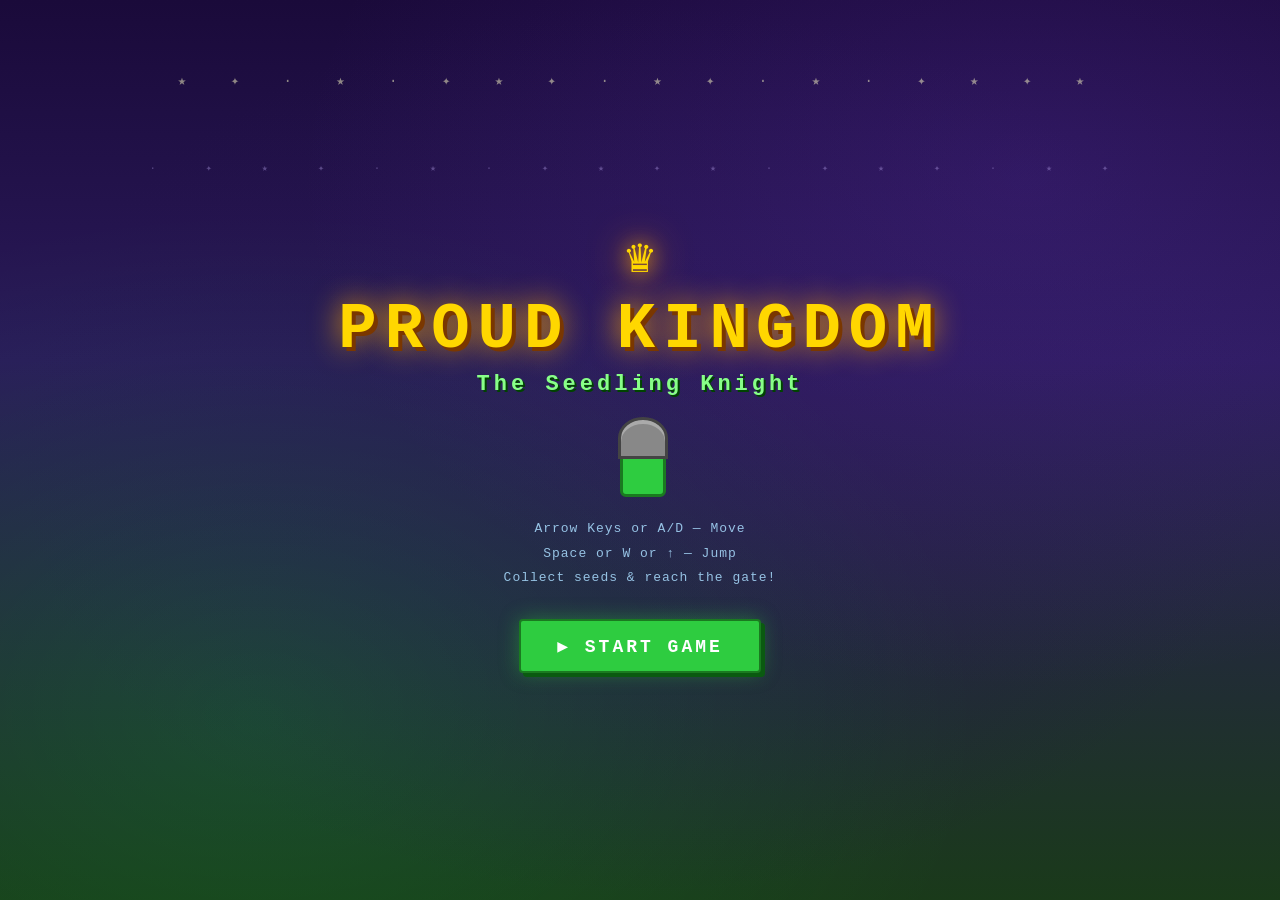
==== index.html @ 0f71758f "Initial commit - Proud Kingdom: Seedling Knight" ====
<!DOCTYPE html>
<html lang="en">
<head>
  <meta charset="UTF-8" />
  <meta name="viewport" content="width=device-width, initial-scale=1.0" />
  <title>Proud Kingdom: Seedling Knight</title>
  <link rel="stylesheet" href="style.css" />
</head>
<body>

  <!-- ===== TITLE SCREEN ===== -->
  <div id="titleScreen" class="screen active">
    <div class="title-bg"></div>
    <div class="title-content">
      <div class="crown-icon">♛</div>
      <h1 class="game-title">PROUD KINGDOM</h1>
      <h2 class="game-subtitle">The Seedling Knight</h2>
      <div class="title-sprite"></div>
      <div class="controls-hint">
        <p>Arrow Keys or A/D — Move</p>
        <p>Space or W or ↑ — Jump</p>
        <p>Collect seeds &amp; reach the gate!</p>
      </div>
      <button id="startBtn" class="btn btn-primary">▶ START GAME</button>
    </div>
  </div>

  <!-- ===== GAME SCREEN ===== -->
  <div id="gameScreen" class="screen">
    <div id="hud">
      <div id="hudLeft">
        <span class="hud-label">HEALTH</span>
        <div id="healthBar">
          <div class="heart" id="h1">♥</div>
          <div class="heart" id="h2">♥</div>
          <div class="heart" id="h3">♥</div>
        </div>
      </div>
      <div id="hudCenter">
        <span class="hud-label">SEEDS</span>
        <span id="seedCount">0</span>
        <span class="seed-icon">✿</span>
      </div>
      <div id="hudRight">
        <span class="hud-label">SCORE</span>
        <span id="scoreCount">0</span>
      </div>
    </div>
    <canvas id="gameCanvas"></canvas>
  </div>

  <!-- ===== WIN SCREEN ===== -->
  <div id="winScreen" class="screen">
    <div class="overlay-content win-overlay">
      <div class="crown-icon big">♛</div>
      <h2 class="win-title">VICTORY!</h2>
      <p class="win-subtitle">The Kingdom is proud of you, Seedling Knight!</p>
      <div class="final-stats">
        <div class="stat-item">Seeds Collected: <span id="winSeeds">0</span> ✿</div>
        <div class="stat-item">Final Score: <span id="winScore">0</span></div>
      </div>
      <button id="winRestartBtn" class="btn btn-primary">▶ PLAY AGAIN</button>
    </div>
  </div>

  <!-- ===== GAME OVER SCREEN ===== -->
  <div id="gameOverScreen" class="screen">
    <div class="overlay-content gameover-overlay">
      <div class="skull-icon">☠</div>
      <h2 class="gameover-title">GAME OVER</h2>
      <p class="gameover-subtitle">The Seedling Knight shall rise again!</p>
      <div class="final-stats">
        <div class="stat-item">Seeds Collected: <span id="goSeeds">0</span> ✿</div>
        <div class="stat-item">Final Score: <span id="goScore">0</span></div>
      </div>
      <button id="goRestartBtn" class="btn btn-danger">↺ TRY AGAIN</button>
    </div>
  </div>

  <script src="game.js"></script>
</body>
</html>
---- style.css ----
/* ============================================================
   PROUD KINGDOM: Seedling Knight — style.css
   Retro pixel-art fantasy aesthetic
   ============================================================ */

* {
  margin: 0;
  padding: 0;
  box-sizing: border-box;
}

/* Pixel-art font feel via letter-spacing */
body {
  background: #0a0a1a;
  font-family: 'Courier New', Courier, monospace;
  overflow: hidden;
  user-select: none;
}

/* ===== SCREENS ===== */
.screen {
  position: fixed;
  inset: 0;
  display: none;
  align-items: center;
  justify-content: center;
}

.screen.active {
  display: flex;
}

/* ===== TITLE SCREEN ===== */
#titleScreen {
  flex-direction: column;
  background: linear-gradient(180deg, #1a0a3a 0%, #2a1a5a 40%, #1a3a1a 100%);
  overflow: hidden;
}

.title-bg {
  position: absolute;
  inset: 0;
  background:
    radial-gradient(ellipse at 20% 80%, rgba(0,255,80,0.12) 0%, transparent 50%),
    radial-gradient(ellipse at 80% 20%, rgba(120,60,220,0.18) 0%, transparent 50%),
    radial-gradient(ellipse at 50% 50%, rgba(40,20,80,0.5) 0%, transparent 70%);
  pointer-events: none;
}

/* Twinkling stars in title */
.title-bg::before {
  content: '★ ✦ · ★ · ✦ ★ ✦ · ★ ✦ · ★ · ✦ ★ ✦ ★';
  position: absolute;
  top: 8%;
  left: 0;
  right: 0;
  text-align: center;
  font-size: 14px;
  color: rgba(255,255,200,0.5);
  letter-spacing: 18px;
  animation: twinkle 3s infinite alternate;
}

.title-bg::after {
  content: '· ✦ ★ ✦ · ★ · ✦ ★ ✦ ★ · ✦ ★ ✦ · ★ ✦';
  position: absolute;
  top: 18%;
  left: 0;
  right: 0;
  text-align: center;
  font-size: 10px;
  color: rgba(200,180,255,0.35);
  letter-spacing: 22px;
  animation: twinkle 4s 1s infinite alternate;
}

@keyframes twinkle {
  from { opacity: 0.4; }
  to { opacity: 1; }
}

.title-content {
  position: relative;
  text-align: center;
  z-index: 2;
}

.crown-icon {
  font-size: 48px;
  color: #ffd700;
  text-shadow: 0 0 20px #ffaa00, 0 0 40px #ff8800;
  animation: glow 2s ease-in-out infinite alternate;
  display: block;
  margin-bottom: 8px;
}

.crown-icon.big {
  font-size: 72px;
}

@keyframes glow {
  from { text-shadow: 0 0 10px #ffaa00, 0 0 20px #ff8800; }
  to   { text-shadow: 0 0 24px #ffe066, 0 0 50px #ffaa00, 0 0 80px #ff6600; }
}

.game-title {
  font-size: clamp(32px, 6vw, 64px);
  color: #ffd700;
  letter-spacing: 8px;
  text-shadow: 4px 4px 0 #7a3700, 0 0 30px #ffaa00;
  text-transform: uppercase;
  margin-bottom: 6px;
}

.game-subtitle {
  font-size: clamp(14px, 2.5vw, 22px);
  color: #88ff88;
  letter-spacing: 4px;
  text-shadow: 2px 2px 0 #004400;
  margin-bottom: 20px;
}

/* CSS-drawn Seedling Knight sprite for title */
.title-sprite {
  width: 60px;
  height: 80px;
  margin: 0 auto 20px;
  position: relative;
}

.title-sprite::before {
  /* body */
  content: '';
  position: absolute;
  bottom: 0;
  left: 10px;
  width: 40px;
  height: 50px;
  background: #2ecc40;
  border: 3px solid #1a7a20;
  border-radius: 4px 4px 6px 6px;
}

.title-sprite::after {
  /* helmet */
  content: '';
  position: absolute;
  top: 0;
  left: 8px;
  width: 44px;
  height: 36px;
  background: #888;
  border: 3px solid #444;
  border-radius: 50% 50% 0 0;
  box-shadow: inset 0 4px 0 #aaa;
}

.controls-hint {
  color: #aaddff;
  font-size: 13px;
  letter-spacing: 1px;
  margin-bottom: 28px;
  line-height: 1.9;
  opacity: 0.85;
}

/* ===== BUTTONS ===== */
.btn {
  padding: 14px 36px;
  font-family: 'Courier New', Courier, monospace;
  font-size: 18px;
  font-weight: bold;
  letter-spacing: 3px;
  border: none;
  cursor: pointer;
  text-transform: uppercase;
  transition: transform 0.1s, box-shadow 0.1s;
  border-radius: 4px;
}

.btn:active {
  transform: translate(2px, 2px);
  box-shadow: none !important;
}

.btn-primary {
  background: #2ecc40;
  color: #fff;
  box-shadow: 4px 4px 0 #0a5a10, 0 0 20px rgba(46,204,64,0.4);
  border: 2px solid #1a7a20;
}

.btn-primary:hover {
  background: #44ee55;
  box-shadow: 6px 6px 0 #0a5a10, 0 0 30px rgba(46,204,64,0.6);
}

.btn-danger {
  background: #e74c3c;
  color: #fff;
  box-shadow: 4px 4px 0 #7a1008, 0 0 20px rgba(231,76,60,0.4);
  border: 2px solid #9a1a10;
}

.btn-danger:hover {
  background: #ff6655;
  box-shadow: 6px 6px 0 #7a1008, 0 0 30px rgba(231,76,60,0.6);
}

/* ===== HUD ===== */
#hud {
  position: fixed;
  top: 0;
  left: 0;
  right: 0;
  height: 48px;
  background: linear-gradient(180deg, rgba(10,10,30,0.92) 0%, rgba(10,10,30,0.7) 100%);
  border-bottom: 2px solid #3a2a6a;
  display: flex;
  align-items: center;
  justify-content: space-between;
  padding: 0 20px;
  z-index: 100;
}

.hud-label {
  font-size: 10px;
  color: #8888bb;
  letter-spacing: 2px;
  display: block;
  margin-bottom: 2px;
}

#hudLeft, #hudCenter, #hudRight {
  display: flex;
  flex-direction: column;
  align-items: center;
}

#healthBar {
  display: flex;
  gap: 4px;
}

.heart {
  font-size: 20px;
  color: #ff4455;
  text-shadow: 0 0 8px #ff2244;
  transition: all 0.3s;
}

.heart.empty {
  color: #442233;
  text-shadow: none;
}

#seedCount, #scoreCount {
  font-size: 20px;
  color: #ffd700;
  text-shadow: 0 0 8px #ffaa00;
  font-weight: bold;
}

.seed-icon {
  font-size: 16px;
  color: #88ff88;
  margin-left: 4px;
}

/* ===== CANVAS ===== */
#gameScreen {
  flex-direction: column;
  background: #0a0a1a;
  display: none;
}

#gameScreen.active {
  display: flex;
}

#gameCanvas {
  display: block;
  margin-top: 48px; /* below HUD */
  image-rendering: pixelated;
  image-rendering: crisp-edges;
}

/* ===== WIN / GAME OVER OVERLAYS ===== */
.overlay-content {
  text-align: center;
  padding: 50px 60px;
  border-radius: 8px;
  border: 3px solid;
  max-width: 480px;
  width: 90%;
}

.win-overlay {
  background: linear-gradient(135deg, #0a2a0a 0%, #1a4a1a 100%);
  border-color: #2ecc40;
  box-shadow: 0 0 60px rgba(46,204,64,0.3), inset 0 0 40px rgba(46,204,64,0.05);
}

.gameover-overlay {
  background: linear-gradient(135deg, #1a0505 0%, #2a0a0a 100%);
  border-color: #e74c3c;
  box-shadow: 0 0 60px rgba(231,76,60,0.3), inset 0 0 40px rgba(231,76,60,0.05);
}

.skull-icon {
  font-size: 64px;
  color: #e74c3c;
  text-shadow: 0 0 20px #ff2244;
  animation: glow-red 2s ease-in-out infinite alternate;
  display: block;
  margin-bottom: 12px;
}

@keyframes glow-red {
  from { text-shadow: 0 0 10px #ff2244, 0 0 20px #aa0022; }
  to   { text-shadow: 0 0 24px #ff6655, 0 0 50px #ff2244; }
}

.win-title {
  font-size: 48px;
  color: #ffd700;
  letter-spacing: 6px;
  text-shadow: 3px 3px 0 #7a4400, 0 0 20px #ffaa00;
  margin-bottom: 10px;
}

.win-subtitle {
  color: #88ff88;
  font-size: 14px;
  letter-spacing: 2px;
  margin-bottom: 24px;
  opacity: 0.9;
}

.gameover-title {
  font-size: 48px;
  color: #e74c3c;
  letter-spacing: 4px;
  text-shadow: 3px 3px 0 #5a0a08, 0 0 20px #ff2244;
  margin-bottom: 10px;
}

.gameover-subtitle {
  color: #ffaaaa;
  font-size: 14px;
  letter-spacing: 2px;
  margin-bottom: 24px;
  opacity: 0.9;
}

.final-stats {
  margin-bottom: 28px;
  background: rgba(0,0,0,0.3);
  padding: 14px 20px;
  border-radius: 4px;
  border: 1px solid rgba(255,255,255,0.1);
}

.stat-item {
  color: #ddddff;
  font-size: 15px;
  letter-spacing: 1px;
  margin: 6px 0;
}

.stat-item span {
  color: #ffd700;
  font-weight: bold;
}

/* ===== CHECKPOINT FLASH ===== */
#checkpointMsg {
  position: fixed;
  top: 60px;
  left: 50%;
  transform: translateX(-50%);
  background: rgba(40, 200, 60, 0.92);
  color: #fff;
  font-family: 'Courier New', monospace;
  font-size: 16px;
  letter-spacing: 3px;
  padding: 8px 24px;
  border-radius: 4px;
  border: 2px solid #1a7a20;
  pointer-events: none;
  opacity: 0;
  transition: opacity 0.3s;
  z-index: 200;
  white-space: nowrap;
}

#checkpointMsg.show {
  opacity: 1;
}
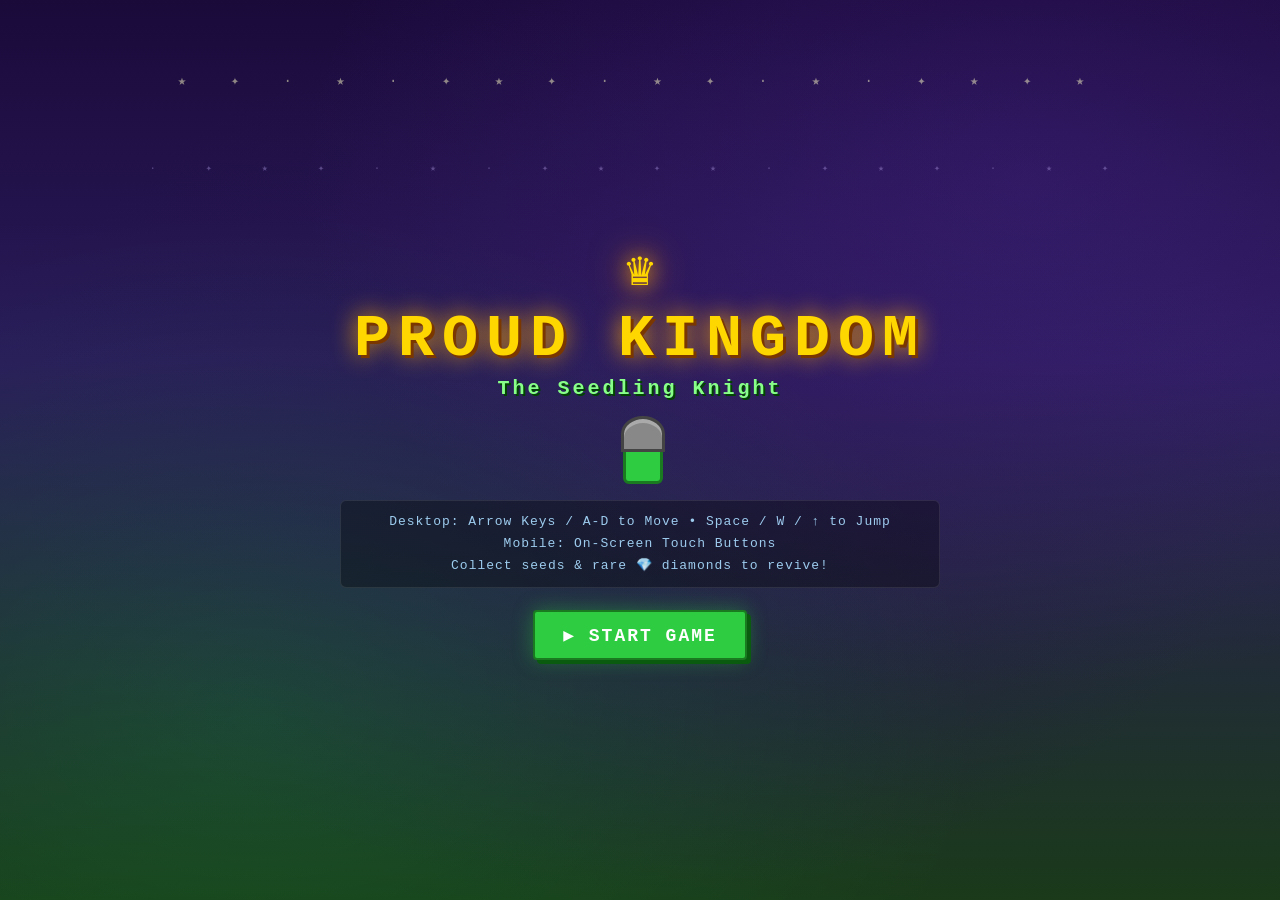
==== commit 94dabc9a: "Add mobile controls and revive system" ====
--- a/index.html
+++ b/index.html
@@ -2,7 +2,7 @@
 <html lang="en">
 <head>
   <meta charset="UTF-8" />
-  <meta name="viewport" content="width=device-width, initial-scale=1.0" />
+  <meta name="viewport" content="width=device-width, initial-scale=1.0, maximum-scale=1.0, user-scalable=no, viewport-fit=cover" />
   <title>Proud Kingdom: Seedling Knight</title>
   <link rel="stylesheet" href="style.css" />
 </head>
@@ -17,9 +17,9 @@
       <h2 class="game-subtitle">The Seedling Knight</h2>
       <div class="title-sprite"></div>
       <div class="controls-hint">
-        <p>Arrow Keys or A/D — Move</p>
-        <p>Space or W or ↑ — Jump</p>
-        <p>Collect seeds &amp; reach the gate!</p>
+        <p>Desktop: Arrow Keys / A-D to Move &bull; Space / W / &uarr; to Jump</p>
+        <p>Mobile: On-Screen Touch Buttons</p>
+        <p>Collect seeds &amp; rare 💎 diamonds to revive!</p>
       </div>
       <button id="startBtn" class="btn btn-primary">▶ START GAME</button>
     </div>
@@ -36,17 +36,67 @@
           <div class="heart" id="h3">♥</div>
         </div>
       </div>
+      <div id="hudDiamonds">
+        <span class="hud-label">REVIVE</span>
+        <div class="hud-value">
+          <span id="diamondCount">0</span>
+          <span class="diamond-icon">💎</span>
+        </div>
+      </div>
       <div id="hudCenter">
         <span class="hud-label">SEEDS</span>
-        <span id="seedCount">0</span>
-        <span class="seed-icon">✿</span>
+        <div class="hud-value">
+          <span id="seedCount">0</span>
+          <span class="seed-icon">✿</span>
+        </div>
       </div>
       <div id="hudRight">
         <span class="hud-label">SCORE</span>
         <span id="scoreCount">0</span>
       </div>
     </div>
-    <canvas id="gameCanvas"></canvas>
+
+    <div id="canvasContainer">
+      <canvas id="gameCanvas"></canvas>
+    </div>
+
+    <!-- On-screen mobile touch controls -->
+    <div id="touchControls">
+      <div id="touchDpad">
+        <button id="touchLeft" class="touch-btn" aria-label="Move Left">◀</button>
+        <button id="touchRight" class="touch-btn" aria-label="Move Right">▶</button>
+      </div>
+      <div id="touchActions">
+        <button id="touchJump" class="touch-btn touch-btn-jump" aria-label="Jump">▲ JUMP</button>
+      </div>
+    </div>
+  </div>
+
+  <!-- ===== REVIVE SCREEN ===== -->
+  <div id="reviveScreen" class="screen">
+    <div class="overlay-content revive-overlay">
+      <div class="revive-gem-icon">💎</div>
+      <h2 class="revive-title">YOU FAILED!</h2>
+      <p id="reviveSubtitle" class="revive-subtitle">Continue from where you fell?</p>
+
+      <div class="revive-diamond-box">
+        <div class="diamond-stat">
+          <span>Your Diamonds:</span>
+          <span id="reviveCurrentDiamonds" class="diamond-stat-val">0 💎</span>
+        </div>
+        <div class="diamond-stat">
+          <span>Revive Cost:</span>
+          <span class="diamond-stat-cost">2 💎</span>
+        </div>
+      </div>
+
+      <div id="reviveMsg" class="revive-status-msg"></div>
+
+      <div class="revive-btn-group">
+        <button id="reviveContinueBtn" class="btn btn-revive">✦ CONTINUE (2 💎)</button>
+        <button id="reviveGameOverBtn" class="btn btn-danger">☠ GIVE UP</button>
+      </div>
+    </div>
   </div>
 
   <!-- ===== WIN SCREEN ===== -->
@@ -56,6 +106,7 @@
       <h2 class="win-title">VICTORY!</h2>
       <p class="win-subtitle">The Kingdom is proud of you, Seedling Knight!</p>
       <div class="final-stats">
+        <div class="stat-item">Diamonds Saved: <span id="winDiamonds">0</span> 💎</div>
         <div class="stat-item">Seeds Collected: <span id="winSeeds">0</span> ✿</div>
         <div class="stat-item">Final Score: <span id="winScore">0</span></div>
       </div>
@@ -70,6 +121,7 @@
       <h2 class="gameover-title">GAME OVER</h2>
       <p class="gameover-subtitle">The Seedling Knight shall rise again!</p>
       <div class="final-stats">
+        <div class="stat-item">Diamonds Collected: <span id="goDiamonds">0</span> 💎</div>
         <div class="stat-item">Seeds Collected: <span id="goSeeds">0</span> ✿</div>
         <div class="stat-item">Final Score: <span id="goScore">0</span></div>
       </div>
--- a/style.css
+++ b/style.css
@@ -1,20 +1,24 @@
 /* ============================================================
    PROUD KINGDOM: Seedling Knight — style.css
-   Retro pixel-art fantasy aesthetic
+   Retro pixel-art fantasy aesthetic + Responsive Mobile & Touch
    ============================================================ */
 
 * {
   margin: 0;
   padding: 0;
   box-sizing: border-box;
-}
-
-/* Pixel-art font feel via letter-spacing */
-body {
+  -webkit-tap-highlight-color: transparent;
+}
+
+html, body {
+  width: 100%;
+  height: 100%;
+  overflow: hidden;
   background: #0a0a1a;
   font-family: 'Courier New', Courier, monospace;
-  overflow: hidden;
   user-select: none;
+  -webkit-user-select: none;
+  touch-action: none;
 }
 
 /* ===== SCREENS ===== */
@@ -24,6 +28,7 @@
   display: none;
   align-items: center;
   justify-content: center;
+  padding: env(safe-area-inset-top, 10px) env(safe-area-inset-right, 10px) env(safe-area-inset-bottom, 10px) env(safe-area-inset-left, 10px);
 }
 
 .screen.active {
@@ -34,7 +39,8 @@
 #titleScreen {
   flex-direction: column;
   background: linear-gradient(180deg, #1a0a3a 0%, #2a1a5a 40%, #1a3a1a 100%);
-  overflow: hidden;
+  overflow-y: auto;
+  padding: 20px;
 }
 
 .title-bg {
@@ -83,19 +89,21 @@
   position: relative;
   text-align: center;
   z-index: 2;
+  max-width: 600px;
+  width: 100%;
 }
 
 .crown-icon {
-  font-size: 48px;
+  font-size: clamp(36px, 8vw, 48px);
   color: #ffd700;
   text-shadow: 0 0 20px #ffaa00, 0 0 40px #ff8800;
   animation: glow 2s ease-in-out infinite alternate;
   display: block;
-  margin-bottom: 8px;
+  margin-bottom: 6px;
 }
 
 .crown-icon.big {
-  font-size: 72px;
+  font-size: clamp(52px, 12vw, 72px);
 }
 
 @keyframes glow {
@@ -104,27 +112,27 @@
 }
 
 .game-title {
-  font-size: clamp(32px, 6vw, 64px);
+  font-size: clamp(28px, 6vw, 60px);
   color: #ffd700;
-  letter-spacing: 8px;
-  text-shadow: 4px 4px 0 #7a3700, 0 0 30px #ffaa00;
+  letter-spacing: clamp(3px, 1.2vw, 8px);
+  text-shadow: 3px 3px 0 #7a3700, 0 0 25px #ffaa00;
   text-transform: uppercase;
-  margin-bottom: 6px;
+  margin-bottom: 4px;
 }
 
 .game-subtitle {
-  font-size: clamp(14px, 2.5vw, 22px);
+  font-size: clamp(13px, 2.8vw, 20px);
   color: #88ff88;
-  letter-spacing: 4px;
+  letter-spacing: 3px;
   text-shadow: 2px 2px 0 #004400;
-  margin-bottom: 20px;
+  margin-bottom: 16px;
 }
 
 /* CSS-drawn Seedling Knight sprite for title */
 .title-sprite {
-  width: 60px;
-  height: 80px;
-  margin: 0 auto 20px;
+  width: 50px;
+  height: 68px;
+  margin: 0 auto 16px;
   position: relative;
 }
 
@@ -133,9 +141,9 @@
   content: '';
   position: absolute;
   bottom: 0;
-  left: 10px;
-  width: 40px;
-  height: 50px;
+  left: 8px;
+  width: 34px;
+  height: 42px;
   background: #2ecc40;
   border: 3px solid #1a7a20;
   border-radius: 4px 4px 6px 6px;
@@ -146,9 +154,9 @@
   content: '';
   position: absolute;
   top: 0;
-  left: 8px;
-  width: 44px;
-  height: 36px;
+  left: 6px;
+  width: 38px;
+  height: 30px;
   background: #888;
   border: 3px solid #444;
   border-radius: 50% 50% 0 0;
@@ -157,25 +165,31 @@
 
 .controls-hint {
   color: #aaddff;
-  font-size: 13px;
+  font-size: clamp(11px, 2.2vw, 13px);
   letter-spacing: 1px;
-  margin-bottom: 28px;
-  line-height: 1.9;
-  opacity: 0.85;
+  margin-bottom: 22px;
+  line-height: 1.7;
+  opacity: 0.9;
+  background: rgba(0, 0, 0, 0.35);
+  padding: 10px 16px;
+  border-radius: 6px;
+  border: 1px solid rgba(255, 255, 255, 0.1);
 }
 
 /* ===== BUTTONS ===== */
 .btn {
-  padding: 14px 36px;
+  padding: 12px 28px;
   font-family: 'Courier New', Courier, monospace;
-  font-size: 18px;
+  font-size: clamp(14px, 3.5vw, 18px);
   font-weight: bold;
-  letter-spacing: 3px;
+  letter-spacing: 2px;
   border: none;
   cursor: pointer;
   text-transform: uppercase;
   transition: transform 0.1s, box-shadow 0.1s;
   border-radius: 4px;
+  display: inline-block;
+  touch-action: manipulation;
 }
 
 .btn:active {
@@ -207,43 +221,71 @@
   box-shadow: 6px 6px 0 #7a1008, 0 0 30px rgba(231,76,60,0.6);
 }
 
+.btn-revive {
+  background: #00bcd4;
+  color: #fff;
+  box-shadow: 4px 4px 0 #006064, 0 0 25px rgba(0,188,212,0.5);
+  border: 2px solid #00838f;
+}
+
+.btn-revive:hover {
+  background: #26c6da;
+  box-shadow: 6px 6px 0 #006064, 0 0 35px rgba(0,188,212,0.8);
+}
+
+.btn-revive:disabled {
+  background: #455a64;
+  color: #90a4ae;
+  box-shadow: none;
+  border-color: #37474f;
+  cursor: not-allowed;
+  transform: none !important;
+}
+
 /* ===== HUD ===== */
 #hud {
-  position: fixed;
+  position: absolute;
   top: 0;
   left: 0;
   right: 0;
   height: 48px;
-  background: linear-gradient(180deg, rgba(10,10,30,0.92) 0%, rgba(10,10,30,0.7) 100%);
+  background: linear-gradient(180deg, rgba(10,10,30,0.96) 0%, rgba(10,10,30,0.75) 100%);
   border-bottom: 2px solid #3a2a6a;
   display: flex;
   align-items: center;
-  justify-content: space-between;
-  padding: 0 20px;
+  justify-content: space-around;
+  padding: 0 10px;
   z-index: 100;
 }
 
 .hud-label {
-  font-size: 10px;
+  font-size: 9px;
   color: #8888bb;
-  letter-spacing: 2px;
+  letter-spacing: 1.5px;
   display: block;
-  margin-bottom: 2px;
-}
-
-#hudLeft, #hudCenter, #hudRight {
+  margin-bottom: 1px;
+}
+
+#hudLeft, #hudDiamonds, #hudCenter, #hudRight {
   display: flex;
   flex-direction: column;
   align-items: center;
+  min-width: 50px;
+}
+
+.hud-value {
+  display: flex;
+  align-items: center;
+  gap: 2px;
 }
 
 #healthBar {
   display: flex;
-  gap: 4px;
+  gap: 3px;
 }
 
 .heart {
-  font-size: 20px;
+  font-size: clamp(16px, 3.5vw, 20px);
   color: #ff4455;
   text-shadow: 0 0 8px #ff2244;
   transition: all 0.3s;
@@ -254,47 +296,265 @@
   text-shadow: none;
 }
 
-#seedCount, #scoreCount {
-  font-size: 20px;
+#seedCount, #scoreCount, #diamondCount {
+  font-size: clamp(14px, 3.5vw, 19px);
   color: #ffd700;
   text-shadow: 0 0 8px #ffaa00;
   font-weight: bold;
 }
 
+#diamondCount {
+  color: #00ffff;
+  text-shadow: 0 0 10px #00bcd4;
+}
+
 .seed-icon {
-  font-size: 16px;
+  font-size: 14px;
   color: #88ff88;
-  margin-left: 4px;
-}
-
-/* ===== CANVAS ===== */
+}
+
+.diamond-icon {
+  font-size: 14px;
+}
+
+/* ===== GAME SCREEN & CANVAS CONTAINER ===== */
 #gameScreen {
   flex-direction: column;
   background: #0a0a1a;
   display: none;
+  position: relative;
+  width: 100vw;
+  height: 100vh;
+  padding: 0;
 }
 
 #gameScreen.active {
   display: flex;
+}
+
+#canvasContainer {
+  position: absolute;
+  top: 48px;
+  bottom: 0;
+  left: 0;
+  right: 0;
+  display: flex;
+  align-items: center;
+  justify-content: center;
+  overflow: hidden;
+  touch-action: none;
 }
 
 #gameCanvas {
   display: block;
-  margin-top: 48px; /* below HUD */
+  width: 100%;
+  height: 100%;
+  max-width: 100%;
+  max-height: 100%;
+  object-fit: contain;
   image-rendering: pixelated;
   image-rendering: crisp-edges;
-}
-
-/* ===== WIN / GAME OVER OVERLAYS ===== */
+  touch-action: none;
+}
+
+/* ===== ON-SCREEN MOBILE TOUCH CONTROLS ===== */
+#touchControls {
+  position: absolute;
+  bottom: 12px;
+  left: 0;
+  right: 0;
+  display: flex;
+  justify-content: space-between;
+  align-items: flex-end;
+  padding: 0 16px;
+  pointer-events: none; /* Let empty space pass through */
+  z-index: 90;
+}
+
+#touchDpad, #touchActions {
+  display: flex;
+  gap: 12px;
+  pointer-events: auto;
+}
+
+.touch-btn {
+  width: 62px;
+  height: 62px;
+  border-radius: 50%;
+  background: rgba(20, 25, 45, 0.75);
+  border: 2px solid rgba(100, 160, 255, 0.6);
+  color: #ffffff;
+  font-family: 'Courier New', Courier, monospace;
+  font-size: 24px;
+  font-weight: bold;
+  display: flex;
+  align-items: center;
+  justify-content: center;
+  cursor: pointer;
+  touch-action: none;
+  user-select: none;
+  -webkit-user-select: none;
+  box-shadow: 0 4px 12px rgba(0, 0, 0, 0.5), inset 0 2px 4px rgba(255, 255, 255, 0.2);
+  transition: transform 0.08s, background 0.08s, border-color 0.08s;
+}
+
+.touch-btn:active, .touch-btn.pressed {
+  background: rgba(46, 204, 64, 0.85);
+  border-color: #88ff88;
+  transform: scale(0.92);
+  box-shadow: 0 2px 6px rgba(0, 0, 0, 0.7), inset 0 0 10px rgba(255, 255, 255, 0.4);
+}
+
+.touch-btn-jump {
+  width: 82px;
+  height: 62px;
+  border-radius: 31px;
+  background: rgba(40, 30, 70, 0.8);
+  border-color: rgba(200, 120, 255, 0.7);
+  font-size: 16px;
+  letter-spacing: 1px;
+}
+
+.touch-btn-jump:active, .touch-btn-jump.pressed {
+  background: rgba(180, 80, 255, 0.9);
+  border-color: #ffd700;
+}
+
+/* Hide touch controls on non-touch desktop screens */
+@media (hover: hover) and (pointer: fine) and (min-width: 900px) {
+  #touchControls {
+    opacity: 0.2;
+    transition: opacity 0.3s;
+  }
+  #touchControls:hover {
+    opacity: 1;
+  }
+}
+
+/* Show touch controls prominently on touch / small screens */
+@media (max-width: 899px), (hover: none), (pointer: coarse) {
+  #touchControls {
+    opacity: 0.95;
+  }
+}
+
+/* Adjust size on very small screens */
+@media (max-width: 480px) {
+  .touch-btn {
+    width: 54px;
+    height: 54px;
+    font-size: 20px;
+  }
+  .touch-btn-jump {
+    width: 72px;
+    height: 54px;
+    font-size: 14px;
+  }
+  #touchControls {
+    bottom: 8px;
+    padding: 0 10px;
+  }
+}
+
+/* ===== OVERLAYS (WIN / GAME OVER / REVIVE) ===== */
 .overlay-content {
   text-align: center;
-  padding: 50px 60px;
+  padding: clamp(24px, 5vw, 40px) clamp(20px, 6vw, 50px);
   border-radius: 8px;
   border: 3px solid;
   max-width: 480px;
-  width: 90%;
-}
-
+  width: 92%;
+  z-index: 150;
+  max-height: 90vh;
+  overflow-y: auto;
+}
+
+/* Revive overlay */
+.revive-overlay {
+  background: linear-gradient(135deg, #051824 0%, #0a2e3d 100%);
+  border-color: #00bcd4;
+  box-shadow: 0 0 60px rgba(0, 188, 212, 0.4), inset 0 0 40px rgba(0, 188, 212, 0.1);
+}
+
+.revive-gem-icon {
+  font-size: clamp(48px, 10vw, 64px);
+  animation: pulse-gem 1.5s ease-in-out infinite alternate;
+  display: block;
+  margin-bottom: 6px;
+  text-shadow: 0 0 25px #00bcd4;
+}
+
+@keyframes pulse-gem {
+  from { transform: scale(1); filter: drop-shadow(0 0 10px #00bcd4); }
+  to   { transform: scale(1.12); filter: drop-shadow(0 0 25px #00ffff); }
+}
+
+.revive-title {
+  font-size: clamp(28px, 6vw, 42px);
+  color: #ff5252;
+  letter-spacing: 4px;
+  text-shadow: 2px 2px 0 #5a0a08, 0 0 20px #ff1744;
+  margin-bottom: 6px;
+}
+
+.revive-subtitle {
+  color: #aaddff;
+  font-size: clamp(12px, 2.5vw, 15px);
+  letter-spacing: 1px;
+  margin-bottom: 18px;
+}
+
+.revive-diamond-box {
+  background: rgba(0, 0, 0, 0.45);
+  border: 1px solid rgba(0, 188, 212, 0.4);
+  border-radius: 6px;
+  padding: 12px 18px;
+  margin-bottom: 16px;
+  display: flex;
+  flex-direction: column;
+  gap: 8px;
+}
+
+.diamond-stat {
+  display: flex;
+  justify-content: space-between;
+  align-items: center;
+  font-size: clamp(13px, 3vw, 16px);
+  color: #e0f7fa;
+}
+
+.diamond-stat-val {
+  color: #00ffff;
+  font-weight: bold;
+  text-shadow: 0 0 8px #00bcd4;
+}
+
+.diamond-stat-cost {
+  color: #ffd700;
+  font-weight: bold;
+  text-shadow: 0 0 8px #ffaa00;
+}
+
+.revive-status-msg {
+  font-size: 13px;
+  color: #ff80ab;
+  margin-bottom: 14px;
+  min-height: 18px;
+  letter-spacing: 1px;
+}
+
+.revive-btn-group {
+  display: flex;
+  flex-direction: column;
+  gap: 10px;
+  width: 100%;
+}
+
+.revive-btn-group .btn {
+  width: 100%;
+}
+
+/* Win overlay */
 .win-overlay {
   background: linear-gradient(135deg, #0a2a0a 0%, #1a4a1a 100%);
   border-color: #2ecc40;
@@ -308,12 +568,12 @@
 }
 
 .skull-icon {
-  font-size: 64px;
+  font-size: clamp(48px, 10vw, 64px);
   color: #e74c3c;
   text-shadow: 0 0 20px #ff2244;
   animation: glow-red 2s ease-in-out infinite alternate;
   display: block;
-  margin-bottom: 12px;
+  margin-bottom: 8px;
 }
 
 @keyframes glow-red {
@@ -322,48 +582,48 @@
 }
 
 .win-title {
-  font-size: 48px;
+  font-size: clamp(32px, 7vw, 48px);
   color: #ffd700;
   letter-spacing: 6px;
   text-shadow: 3px 3px 0 #7a4400, 0 0 20px #ffaa00;
-  margin-bottom: 10px;
+  margin-bottom: 8px;
 }
 
 .win-subtitle {
   color: #88ff88;
-  font-size: 14px;
+  font-size: clamp(12px, 2.5vw, 14px);
   letter-spacing: 2px;
-  margin-bottom: 24px;
+  margin-bottom: 18px;
   opacity: 0.9;
 }
 
 .gameover-title {
-  font-size: 48px;
+  font-size: clamp(32px, 7vw, 48px);
   color: #e74c3c;
   letter-spacing: 4px;
   text-shadow: 3px 3px 0 #5a0a08, 0 0 20px #ff2244;
-  margin-bottom: 10px;
+  margin-bottom: 8px;
 }
 
 .gameover-subtitle {
   color: #ffaaaa;
-  font-size: 14px;
+  font-size: clamp(12px, 2.5vw, 14px);
   letter-spacing: 2px;
-  margin-bottom: 24px;
+  margin-bottom: 18px;
   opacity: 0.9;
 }
 
 .final-stats {
-  margin-bottom: 28px;
-  background: rgba(0,0,0,0.3);
-  padding: 14px 20px;
+  margin-bottom: 22px;
+  background: rgba(0,0,0,0.35);
+  padding: 12px 16px;
   border-radius: 4px;
   border: 1px solid rgba(255,255,255,0.1);
 }
 
 .stat-item {
   color: #ddddff;
-  font-size: 15px;
+  font-size: clamp(13px, 2.8vw, 15px);
   letter-spacing: 1px;
   margin: 6px 0;
 }
@@ -382,9 +642,9 @@
   background: rgba(40, 200, 60, 0.92);
   color: #fff;
   font-family: 'Courier New', monospace;
-  font-size: 16px;
+  font-size: clamp(13px, 3vw, 16px);
   letter-spacing: 3px;
-  padding: 8px 24px;
+  padding: 8px 22px;
   border-radius: 4px;
   border: 2px solid #1a7a20;
   pointer-events: none;
@@ -397,3 +657,4 @@
 #checkpointMsg.show {
   opacity: 1;
 }
+
